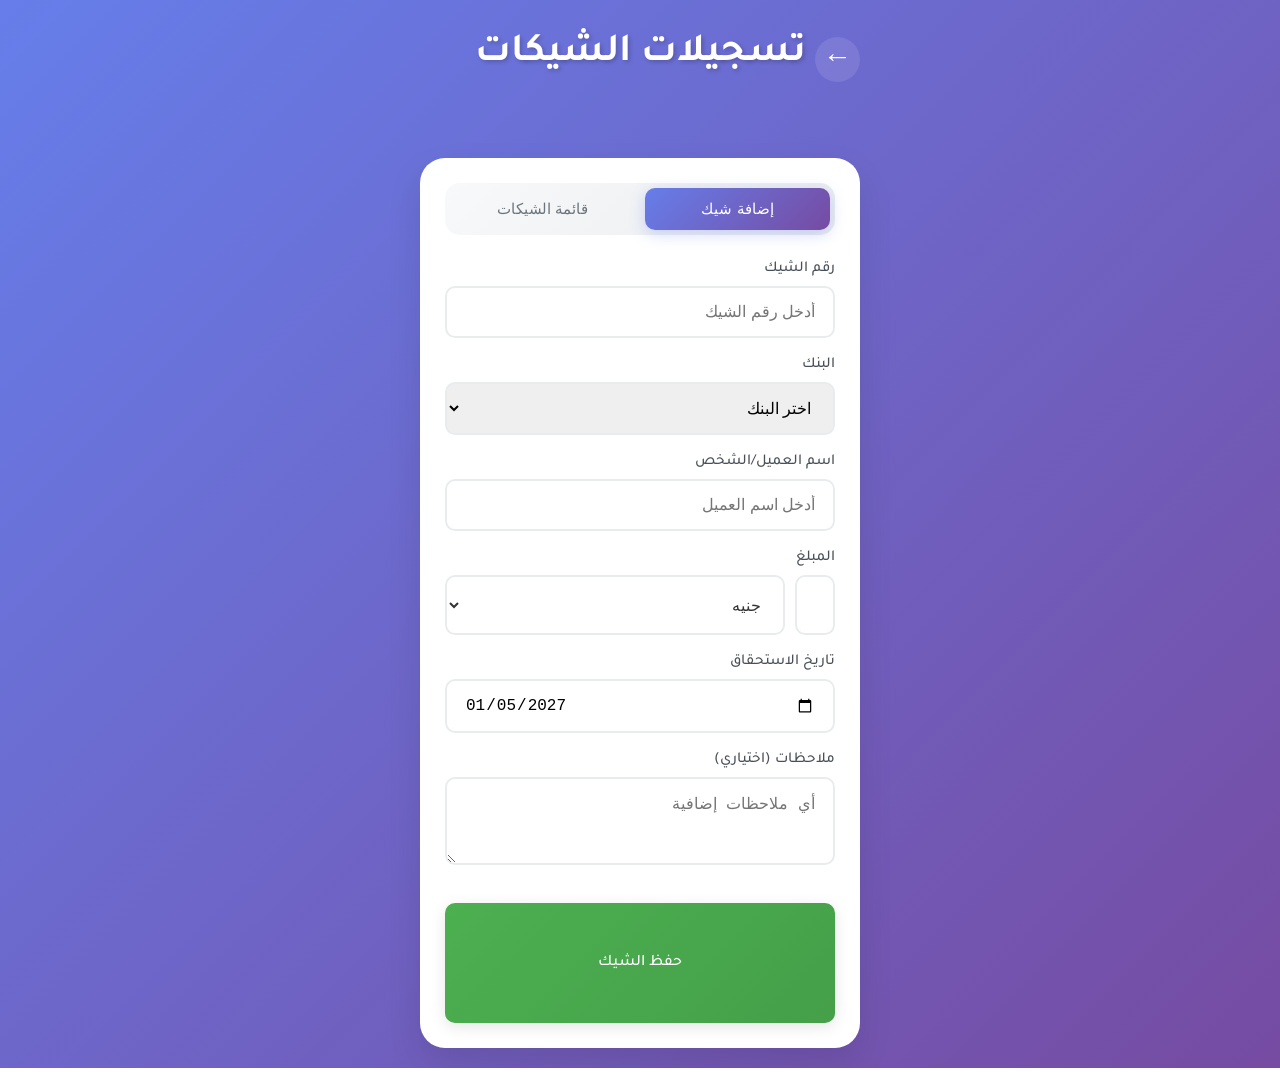
==== cheques-management.html @ 22c4b4e0 "Add files via upload" ====
<!DOCTYPE html>
<html lang="ar" dir="rtl">
<head>
    <meta charset="UTF-8">
    <meta name="viewport" content="width=device-width, initial-scale=1.0">
    <title>تسجيلات الشيكات - تسهيلات</title>
    <link rel="stylesheet" href="styles.css">
    <link href="https://fonts.googleapis.com/css2?family=Tajawal:wght@300;400;500;700&display=swap" rel="stylesheet">
</head>
<body>
    <div class="container">
        <header class="header">
            <div class="nav-header">
                <a href="index.html" class="back-btn">←</a>
                <h1>تسجيلات الشيكات</h1>
            </div>
        </header>

        <main class="main-content">
            <div class="form-container">
                <div class="tabs">
                    <button class="tab-btn active" data-tab="add">إضافة شيك</button>
                    <button class="tab-btn" data-tab="list">قائمة الشيكات</button>
                </div>

                <!-- تبويب إضافة شيك -->
                <div id="add-tab" class="tab-content active">
                    <form id="chequeForm" class="cheque-form">
                        <div class="form-group">
                            <label for="chequeNumber">رقم الشيك</label>
                            <input type="text" id="chequeNumber" name="chequeNumber" placeholder="أدخل رقم الشيك" required>
                        </div>

                        <div class="form-group">
                            <label for="bankName">البنك</label>
                            <select id="bankName" name="bankName" required>
                                <option value="">اختر البنك</option>
                            </select>
                        </div>

                        <div class="form-group">
                            <label for="clientName">اسم العميل/الشخص</label>
                            <input type="text" id="clientName" name="clientName" placeholder="أدخل اسم العميل" required>
                        </div>

                        <div class="form-group">
                            <label for="amount">المبلغ</label>
                            <div class="balance-input-group">
                                <input type="text" id="amount" name="amount" placeholder="0.00" inputmode="decimal" required>
                                <select id="currency" name="currency" class="currency-select">
                                    <option value="جنيه" selected>جنيه</option>
                                    <option value="ريال">ريال</option>
                                    <option value="دولار">دولار</option>
                                    <option value="يورو">يورو</option>
                                </select>
                            </div>
                        </div>

                        <div class="form-group">
                            <label for="dueDate">تاريخ الاستحقاق</label>
                            <input type="date" id="dueDate" name="dueDate" required>
                        </div>

                        <div class="form-group">
                            <label for="notes">ملاحظات (اختياري)</label>
                            <textarea id="notes" name="notes" placeholder="أي ملاحظات إضافية" rows="3"></textarea>
                        </div>

                        <div class="form-actions">
                            <button type="submit" class="btn btn-primary">حفظ الشيك</button>
                        </div>
                    </form>
                </div>

                <!-- تبويب قائمة الشيكات -->
                <div id="list-tab" class="tab-content">
                    <!-- إحصائيات سريعة -->
                    <div class="statistics-section">
                        <h3>إحصائيات الشيكات</h3>
                        <div class="stats-grid">
                            <div class="stat-card">
                                <div class="stat-value" id="totalCheques">0</div>
                                <div class="stat-label">إجمالي الشيكات</div>
                            </div>
                            <div class="stat-card pending">
                                <div class="stat-value" id="pendingCheques">0</div>
                                <div class="stat-label">شيكات مستحقة</div>
                            </div>
                            <div class="stat-card overdue">
                                <div class="stat-value" id="overdueCheques">0</div>
                                <div class="stat-label">شيكات متأخرة</div>
                            </div>
                            <div class="stat-card cashed">
                                <div class="stat-value" id="cashedCheques">0</div>
                                <div class="stat-label">شيكات تم صرفها</div>
                            </div>
                        </div>
                        
                        <!-- إجمالي المبالغ -->
                        <div class="totals-section">
                            <h4>إجمالي المبالغ المستحقة</h4>
                            <div class="totals-grid" id="totalsGrid">
                                <!-- سيتم حسابها ديناميكياً -->
                            </div>
                        </div>
                    </div>

                    <!-- الفلاتر والأزرار -->
                    <div class="filters-section">
                        <div class="filters">
                            <div class="filter-group">
                                <label for="statusFilter">حالة الشيك:</label>
                                <select id="statusFilter">
                                    <option value="all">الكل</option>
                                    <option value="pending">مستحق</option>
                                    <option value="cashed">تم الصرف</option>
                                    <option value="overdue">متأخر</option>
                                </select>
                            </div>
                            <div class="filter-group">
                                <label for="bankFilter">البنك:</label>
                                <select id="bankFilter">
                                    <option value="all">الكل</option>
                                </select>
                            </div>
                        </div>
                        
                        <div class="action-buttons">
                            <button type="button" id="printPending" class="btn btn-outline">🖨️ طباعة المستحقة</button>
                            <button type="button" id="printCashed" class="btn btn-outline">🖨️ طباعة المنصرفة</button>
                            <button type="button" id="printAll" class="btn btn-outline">🖨️ طباعة الكل</button>
                        </div>
                    </div>

                    <div class="cheques-list" id="chequesList">
                        <!-- سيتم عرض الشيكات هنا -->
                    </div>
                </div>
            </div>
        </main>
    </div>

    <!-- نافذة تفاصيل الشيك -->
    <div id="chequeDetailsModal" class="modal">
        <div class="modal-content">
            <h3>تفاصيل الشيك</h3>
            <div id="chequeDetails">
                <!-- سيتم عرض التفاصيل هنا -->
            </div>
            <div class="modal-actions">
                <button type="button" id="cancelCheque" class="btn btn-danger">إلغاء الشيك</button>
                <button type="button" id="cashCheque" class="btn btn-success">صرف الشيك</button>
                <button type="button" id="closeDetails" class="btn btn-secondary">إغلاق</button>
            </div>
            
            <!-- حقل تاريخ الصرف اليدوي -->
            <div id="cashDateSection" style="display: none; margin-top: 20px;">
                <h4>تاريخ الصرف</h4>
                <div class="form-group">
                    <label for="cashDate">اختر تاريخ الصرف:</label>
                    <input type="date" id="cashDate" name="cashDate">
                </div>
                <div class="modal-actions">
                    <button type="button" id="confirmCashDate" class="btn btn-success">تأكيد الصرف</button>
                    <button type="button" id="cancelCashDate" class="btn btn-secondary">إلغاء</button>
                </div>
            </div>
        </div>
    </div>

    <script src="cheques-management.js"></script>
</body>
</html>
---- styles.css ----
* {
    margin: 0;
    padding: 0;
    box-sizing: border-box;
}

body {
    font-family: 'Tajawal', sans-serif;
    background: linear-gradient(135deg, #667eea 0%, #764ba2 100%);
    min-height: 100vh;
    color: #333;
}

.container {
    max-width: 480px;
    margin: 0 auto;
    padding: 20px;
    min-height: 100vh;
    display: flex;
    flex-direction: column;
}

.header {
    text-align: center;
    margin-bottom: 40px;
    color: white;
}

.header h1 {
    font-size: 2.5rem;
    font-weight: 700;
    margin-bottom: 10px;
    text-shadow: 2px 2px 4px rgba(0,0,0,0.2);
}

.header p {
    font-size: 1.1rem;
    opacity: 0.9;
}

.main-content {
    flex: 1;
    display: flex;
    align-items: center;
    justify-content: center;
}

.buttons-grid {
    display: grid;
    grid-template-columns: repeat(auto-fit, minmax(150px, 1fr));
    gap: 20px;
    width: 100%;
}

.btn {
    display: flex;
    flex-direction: column;
    align-items: center;
    justify-content: center;
    padding: 25px 20px;
    border: none;
    border-radius: 15px;
    text-decoration: none;
    font-family: inherit;
    cursor: pointer;
    transition: all 0.3s ease;
    box-shadow: 0 4px 15px rgba(0,0,0,0.1);
    min-height: 120px;
}

.btn-primary {
    background: linear-gradient(135deg, #4CAF50 0%, #45a049 100%);
    color: white;
}

.btn-primary:hover {
    transform: translateY(-3px);
    box-shadow: 0 6px 20px rgba(76, 175, 80, 0.3);
}

.btn-secondary {
    background: rgba(255, 255, 255, 0.9);
    color: #666;
    cursor: not-allowed;
}

.btn-secondary:not(:disabled) {
    background: linear-gradient(135deg, #f093fb 0%, #f5576c 100%);
    color: white;
    cursor: pointer;
}

.btn-secondary:not(:disabled):hover {
    transform: translateY(-3px);
    box-shadow: 0 6px 20px rgba(240, 147, 251, 0.3);
}

.btn-icon {
    font-size: 2rem;
    margin-bottom: 10px;
}

.btn-text {
    font-size: 1rem;
    font-weight: 500;
}

/* صفحة رصيد البنك */
.nav-header {
    display: flex;
    align-items: center;
    justify-content: center;
    position: relative;
    padding: 10px 0;
}

.back-btn {
    position: absolute;
    right: 0;
    color: white;
    text-decoration: none;
    font-size: 1.8rem;
    font-weight: bold;
    padding: 10px;
    background: rgba(255,255,255,0.1);
    border-radius: 50%;
    width: 45px;
    height: 45px;
    display: flex;
    align-items: center;
    justify-content: center;
}

.form-container {
    background: white;
    border-radius: 25px;
    padding: 25px;
    box-shadow: 0 15px 35px rgba(0,0,0,0.1);
    width: 100%;
    margin-top: 20px;
}

.saved-banks {
    margin-bottom: 25px;
    padding: 20px;
    background: linear-gradient(135deg, #f8f9fa 0%, #e9ecef 100%);
    border-radius: 15px;
}

.saved-banks h3 {
    color: #333;
    margin-bottom: 15px;
    font-size: 1.1rem;
    font-weight: 600;
}

.banks-list {
    display: flex;
    flex-wrap: wrap;
    gap: 8px;
    margin-bottom: 15px;
}

.saved-bank-item {
    background: linear-gradient(135deg, #667eea 0%, #764ba2 100%);
    color: white;
    padding: 6px 12px;
    border-radius: 15px;
    display: flex;
    align-items: center;
    gap: 8px;
    font-size: 0.85rem;
    box-shadow: 0 2px 8px rgba(102, 126, 234, 0.3);
}

.remove-btn {
    background: rgba(255,255,255,0.3);
    border: none;
    color: white;
    border-radius: 50%;
    width: 18px;
    height: 18px;
    cursor: pointer;
    font-size: 10px;
    display: flex;
    align-items: center;
    justify-content: center;
    transition: background 0.3s ease;
}

.remove-btn:hover {
    background: rgba(255,255,255,0.5);
}

.btn-outline {
    background: transparent;
    border: 2px solid #667eea;
    color: #667eea;
    padding: 8px 16px;
    border-radius: 8px;
    cursor: pointer;
    font-size: 0.85rem;
    transition: all 0.3s ease;
    font-weight: 500;
}

.btn-outline:hover {
    background: #667eea;
    color: white;
    transform: translateY(-1px);
}

.balance-form {
    margin-top: 20px;
}

.bank-item {
    background: #f8f9fa;
    padding: 18px;
    border-radius: 15px;
    margin-bottom: 15px;
    position: relative;
    border: 1px solid #e9ecef;
    transition: box-shadow 0.3s ease;
}

.bank-item:hover {
    box-shadow: 0 5px 15px rgba(0,0,0,0.08);
}

.form-group {
    margin-bottom: 12px;
}

.form-group label {
    display: block;
    margin-bottom: 5px;
    color: #495057;
    font-weight: 500;
    font-size: 0.9rem;
}

.bank-select, .currency-select {
    width: 100%;
    padding: 10px 12px;
    border: 2px solid #e9ecef;
    border-radius: 10px;
    font-size: 0.95rem;
    background: white;
    color: #333;
    transition: border-color 0.3s ease;
}

.bank-select:focus, .currency-select:focus {
    outline: none;
    border-color: #667eea;
}

.balance-input-group {
    display: flex;
    gap: 10px;
    align-items: stretch;
}

.balance-input-group input {
    flex: 1;
    padding: 20px 18px;
    border: 2px solid #e9ecef;
    border-radius: 10px;
    font-size: 1.3rem;
    font-family: 'Tajawal', monospace;
    text-align: left;
    transition: border-color 0.3s ease;
    min-height: 60px;
}

.balance-input-group input:focus {
    outline: none;
    border-color: #667eea;
}

.balance-input-group select {
    min-width: 110px;
    padding: 20px 12px;
    font-size: 1.1rem;
    min-height: 60px;
}

.form-actions {
    display: flex;
    gap: 12px;
    margin-top: 25px;
}

.form-actions .btn {
    flex: 1;
    padding: 12px 20px;
    border-radius: 10px;
    font-size: 0.95rem;
    font-weight: 500;
}

.btn-secondary {
    background: #6c757d;
    color: white;
    border: none;
}

.btn-secondary:hover {
    background: #5a6268;
    transform: translateY(-1px);
}

.remove-field-btn {
    position: absolute;
    top: 8px;
    left: 8px;
    background: #dc3545;
    color: white;
    border: none;
    border-radius: 6px;
    padding: 4px 8px;
    cursor: pointer;
    font-size: 0.75rem;
    font-weight: 500;
    transition: background 0.3s ease;
}

.remove-field-btn:hover {
    background: #c82333;
}

/* المودال */
.modal {
    display: none;
    position: fixed;
    top: 0;
    left: 0;
    width: 100%;
    height: 100%;
    background: rgba(0,0,0,0.6);
    align-items: center;
    justify-content: center;
    z-index: 1000;
    backdrop-filter: blur(5px);
}

.modal-content {
    background: white;
    padding: 30px;
    border-radius: 20px;
    width: 90%;
    max-width: 380px;
    box-shadow: 0 20px 40px rgba(0,0,0,0.2);
}

.modal-content h3 {
    margin-bottom: 20px;
    color: #333;
    font-size: 1.2rem;
}

.modal-actions {
    display: flex;
    gap: 12px;
    margin-top: 20px;
}

.modal-actions .btn {
    flex: 1;
    padding: 10px 16px;
    border-radius: 8px;
    font-size: 0.9rem;
}

/* صفحة وارد ومنصرف البنوك */
.transaction-type-selector {
    background: linear-gradient(135deg, #f8f9fa 0%, #e9ecef 100%);
    padding: 20px;
    border-radius: 15px;
    margin-bottom: 25px;
}

.transaction-type-selector label {
    display: block;
    margin-bottom: 10px;
    color: #333;
    font-weight: 600;
    font-size: 1.1rem;
}

.radio-group {
    display: flex;
    gap: 15px;
    justify-content: center;
}

.radio-label {
    display: flex;
    align-items: center;
    gap: 8px;
    cursor: pointer;
    padding: 10px 20px;
    background: white;
    border-radius: 10px;
    border: 2px solid #e9ecef;
    transition: all 0.3s ease;
    font-weight: 500;
}

.radio-label:hover {
    border-color: #667eea;
}

.radio-label input[type="radio"] {
    margin: 0;
    width: 18px;
    height: 18px;
    accent-color: #667eea;
}

.radio-label input[type="radio"]:checked + .radio-text {
    color: #667eea;
}

.radio-label:has(input[type="radio"]:checked) {
    border-color: #667eea;
    background: linear-gradient(135deg, rgba(102, 126, 234, 0.1) 0%, rgba(118, 75, 162, 0.1) 100%);
}

.transaction-form {
    margin-top: 20px;
}

.optional-group {
    opacity: 0.8;
}

.optional-text {
    color: #6c757d;
    font-size: 0.85rem;
    font-weight: normal;
}

.transaction-form .form-group {
    margin-bottom: 18px;
}

.transaction-form .form-group label {
    display: block;
    margin-bottom: 8px;
    color: #495057;
    font-weight: 500;
    font-size: 0.95rem;
}

.transaction-form input[type="text"] {
    width: 100%;
    padding: 15px 18px;
    border: 2px solid #e9ecef;
    border-radius: 10px;
    font-size: 1.1rem;
    transition: border-color 0.3s ease;
    min-height: 50px;
}

.transaction-form input[type="text"]:focus {
    outline: none;
    border-color: #667eea;
}

.transaction-form .form-actions {
    display: flex;
    gap: 15px;
    margin-top: 30px;
}

.transaction-form .form-actions .btn {
    flex: 1;
    padding: 15px 20px;
    border-radius: 10px;
    font-size: 1rem;
    font-weight: 500;
}

/* صفحة تسجيلات الشيكات */
.tabs {
    display: flex;
    gap: 10px;
    margin-bottom: 25px;
    background: linear-gradient(135deg, #f8f9fa 0%, #e9ecef 100%);
    padding: 5px;
    border-radius: 15px;
}

.tab-btn {
    flex: 1;
    padding: 12px 20px;
    border: none;
    background: transparent;
    color: #6c757d;
    border-radius: 10px;
    cursor: pointer;
    font-size: 0.95rem;
    font-weight: 500;
    transition: all 0.3s ease;
}

.tab-btn.active {
    background: linear-gradient(135deg, #667eea 0%, #764ba2 100%);
    color: white;
    box-shadow: 0 4px 15px rgba(102, 126, 234, 0.3);
}

.tab-content {
    display: none;
}

.tab-content.active {
    display: block;
}

.cheque-form {
    margin-top: 20px;
}

.cheque-form .form-group {
    margin-bottom: 18px;
}

.cheque-form .form-group label {
    display: block;
    margin-bottom: 8px;
    color: #495057;
    font-weight: 500;
    font-size: 0.95rem;
}

.cheque-form input[type="text"],
.cheque-form input[type="date"],
.cheque-form select,
.cheque-form textarea {
    width: 100%;
    padding: 15px 18px;
    border: 2px solid #e9ecef;
    border-radius: 10px;
    font-size: 1rem;
    transition: border-color 0.3s ease;
}

.cheque-form input[type="text"]:focus,
.cheque-form input[type="date"]:focus,
.cheque-form select:focus,
.cheque-form textarea:focus {
    outline: none;
    border-color: #667eea;
}

.cheque-form textarea {
    resize: vertical;
    min-height: 80px;
}

.cheque-form .form-actions {
    display: flex;
    gap: 15px;
    margin-top: 30px;
}

.cheque-form .form-actions .btn {
    flex: 1;
    padding: 15px 20px;
    border-radius: 10px;
    font-size: 1rem;
    font-weight: 500;
}

/* الفلاتر */
.filters {
    display: flex;
    gap: 15px;
    margin-bottom: 20px;
    flex-wrap: wrap;
}

.filter-group {
    flex: 1;
    min-width: 150px;
}

.filter-group label {
    display: block;
    margin-bottom: 5px;
    color: #495057;
    font-weight: 500;
    font-size: 0.9rem;
}

.filter-group select {
    width: 100%;
    padding: 10px 12px;
    border: 2px solid #e9ecef;
    border-radius: 8px;
    font-size: 0.9rem;
}

/* قائمة الشيكات */
.cheques-list {
    max-height: 500px;
    overflow-y: auto;
}

.cheque-item {
    background: white;
    border: 2px solid #e9ecef;
    border-radius: 15px;
    padding: 20px;
    margin-bottom: 15px;
    cursor: pointer;
    transition: all 0.3s ease;
}

.cheque-item:hover {
    border-color: #667eea;
    box-shadow: 0 5px 15px rgba(0,0,0,0.08);
    transform: translateY(-2px);
}

.cheque-item.cashed {
    border-color: #28a745;
    background: linear-gradient(135deg, rgba(40, 167, 69, 0.05) 0%, rgba(40, 167, 69, 0.1) 100%);
}

.cheque-item.cancelled {
    border-color: #dc3545;
    background: linear-gradient(135deg, rgba(220, 53, 69, 0.05) 0%, rgba(220, 53, 69, 0.1) 100%);
}

.cheque-item.overdue {
    border-color: #ffc107;
    background: linear-gradient(135deg, rgba(255, 193, 7, 0.05) 0%, rgba(255, 193, 7, 0.1) 100%);
}

.cheque-header {
    display: flex;
    justify-content: space-between;
    align-items: center;
    margin-bottom: 10px;
}

.cheque-header h4 {
    margin: 0;
    color: #333;
    font-size: 1.1rem;
}

.status-badge {
    background: linear-gradient(135deg, #667eea 0%, #764ba2 100%);
    color: white;
    padding: 4px 12px;
    border-radius: 15px;
    font-size: 0.8rem;
    font-weight: 500;
}

.cheque-item.cashed .status-badge {
    background: #28a745;
}

.cheque-item.cancelled .status-badge {
    background: #dc3545;
}

.cheque-item.overdue .status-badge {
    background: #ffc107;
    color: #333;
}

.cheque-info p {
    margin: 5px 0;
    color: #666;
    font-size: 0.9rem;
}

.no-cheques {
    text-align: center;
    padding: 40px;
    color: #6c757d;
    font-size: 1.1rem;
}

/* تفاصيل الشيك */
.detail-row {
    padding: 10px 0;
    border-bottom: 1px solid #e9ecef;
    font-size: 0.95rem;
}

.detail-row:last-child {
    border-bottom: none;
}

.detail-row strong {
    color: #333;
    display: inline-block;
    min-width: 120px;
}

.btn-danger {
    background: #dc3545;
    color: white;
    border: none;
}

.btn-danger:hover {
    background: #c82333;
}

.btn-success {
    background: #28a745;
    color: white;
    border: none;
}

.btn-success:hover {
    background: #218838;
}

/* إحصائيات الشيكات */
.statistics-section {
    background: linear-gradient(135deg, #f8f9fa 0%, #e9ecef 100%);
    padding: 25px;
    border-radius: 15px;
    margin-bottom: 25px;
}

.statistics-section h3 {
    text-align: center;
    color: #333;
    margin-bottom: 20px;
    font-size: 1.3rem;
}

.stats-grid {
    display: grid;
    grid-template-columns: repeat(auto-fit, minmax(120px, 1fr));
    gap: 15px;
    margin-bottom: 25px;
}

.stat-card {
    background: white;
    padding: 20px 15px;
    border-radius: 12px;
    text-align: center;
    box-shadow: 0 4px 15px rgba(0,0,0,0.08);
    transition: transform 0.3s ease;
}

.stat-card:hover {
    transform: translateY(-3px);
}

.stat-card.pending {
    border-top: 4px solid #667eea;
}

.stat-card.overdue {
    border-top: 4px solid #ffc107;
}

.stat-card.cashed {
    border-top: 4px solid #28a745;
}

.stat-value {
    font-size: 2rem;
    font-weight: bold;
    color: #333;
    margin-bottom: 5px;
}

.stat-label {
    font-size: 0.85rem;
    color: #666;
    font-weight: 500;
}

.totals-section {
    background: white;
    padding: 20px;
    border-radius: 12px;
    box-shadow: 0 4px 15px rgba(0,0,0,0.08);
}

.totals-section h4 {
    margin: 0 0 15px 0;
    color: #333;
    font-size: 1.1rem;
    text-align: center;
}

.totals-grid {
    display: flex;
    flex-wrap: wrap;
    gap: 15px;
    justify-content: center;
}

.total-item {
    background: linear-gradient(135deg, #667eea 0%, #764ba2 100%);
    color: white;
    padding: 15px 20px;
    border-radius: 10px;
    text-align: center;
    min-width: 120px;
}

.total-amount {
    display: block;
    font-size: 1.3rem;
    font-weight: bold;
    margin-bottom: 5px;
}

.total-currency {
    font-size: 0.9rem;
    opacity: 0.9;
}

.no-totals {
    text-align: center;
    color: #6c757d;
    padding: 20px;
    font-style: italic;
}

.filters-section {
    display: flex;
    justify-content: space-between;
    align-items: flex-start;
    gap: 20px;
    margin-bottom: 20px;
    flex-wrap: wrap;
}

.action-buttons {
    display: flex;
    gap: 10px;
    flex-wrap: wrap;
}

.action-buttons .btn {
    padding: 8px 15px;
    font-size: 0.85rem;
    white-space: nowrap;
}

/* صفحة متابعة التحويلات */
.transfer-form {
    margin-top: 20px;
}

.transfer-form .form-group {
    margin-bottom: 18px;
}

.transfer-form .form-group label {
    display: block;
    margin-bottom: 8px;
    color: #495057;
    font-weight: 500;
    font-size: 0.95rem;
}

.transfer-form input[type="text"],
.transfer-form input[type="date"],
.transfer-form select,
.transfer-form textarea {
    width: 100%;
    padding: 15px 18px;
    border: 2px solid #e9ecef;
    border-radius: 10px;
    font-size: 1rem;
    transition: border-color 0.3s ease;
}

.transfer-form input[type="text"]:focus,
.transfer-form input[type="date"]:focus,
.transfer-form select:focus,
.transfer-form textarea:focus {
    outline: none;
    border-color: #667eea;
}

.transfer-form textarea {
    resize: vertical;
    min-height: 80px;
}

.transfer-form .form-actions {
    display: flex;
    gap: 15px;
    margin-top: 30px;
}

.transfer-form .form-actions .btn {
    flex: 1;
    padding: 15px 20px;
    border-radius: 10px;
    font-size: 1rem;
    font-weight: 500;
}

.exchange-rate-group {
    display: flex;
    align-items: center;
    gap: 10px;
}

.exchange-rate-group input {
    flex: 1;
}

.rate-info {
    color: #6c757d;
    font-size: 0.9rem;
    white-space: nowrap;
}

.currency-symbol {
    background: linear-gradient(135deg, #667eea 0%, #764ba2 100%);
    color: white;
    padding: 15px 12px;
    border-radius: 10px;
    font-weight: bold;
    min-width: 60px;
    text-align: center;
    font-size: 0.9rem;
}

/* قائمة التحويلات */
.transfers-list {
    max-height: 500px;
    overflow-y: auto;
}

.transfer-item {
    background: white;
    border: 2px solid #e9ecef;
    border-radius: 15px;
    padding: 20px;
    margin-bottom: 15px;
    cursor: pointer;
    transition: all 0.3s ease;
}

.transfer-item:hover {
    border-color: #667eea;
    box-shadow: 0 5px 15px rgba(0,0,0,0.08);
    transform: translateY(-2px);
}

.transfer-header {
    display: flex;
    justify-content: space-between;
    align-items: center;
    margin-bottom: 10px;
}

.transfer-header h4 {
    margin: 0;
    color: #28a745;
    font-size: 1.3rem;
    font-weight: bold;
}

.date-badge {
    background: linear-gradient(135deg, #667eea 0%, #764ba2 100%);
    color: white;
    padding: 4px 12px;
    border-radius: 15px;
    font-size: 0.8rem;
    font-weight: 500;
}

.transfer-info p {
    margin: 5px 0;
    color: #666;
    font-size: 0.9rem;
}

.no-transfers {
    text-align: center;
    padding: 40px;
    color: #6c757d;
    font-size: 1.1rem;
}

/* إحصائيات التحويلات */
.statistics-section .stat-card.dollar {
    border-top: 4px solid #28a745;
}

.statistics-section .stat-card.local {
    border-top: 4px solid #ffc107;
}

@media (max-width: 480px) {
    .container {
        padding: 15px;
    }
    
    .header h1 {
        font-size: 2rem;
    }
    
    .buttons-grid {
        grid-template-columns: repeat(2, 1fr);
        gap: 15px;
    }
    
    .btn {
        padding: 20px 15px;
        min-height: 100px;
    }
    
    .btn-icon {
        font-size: 1.5rem;
    }
    
    .btn-text {
        font-size: 0.9rem;
    }

    .form-container {
        padding: 20px;
    }

    .balance-input-group {
        flex-direction: column;
    }

    .form-actions {
        flex-direction: column;
    }
}
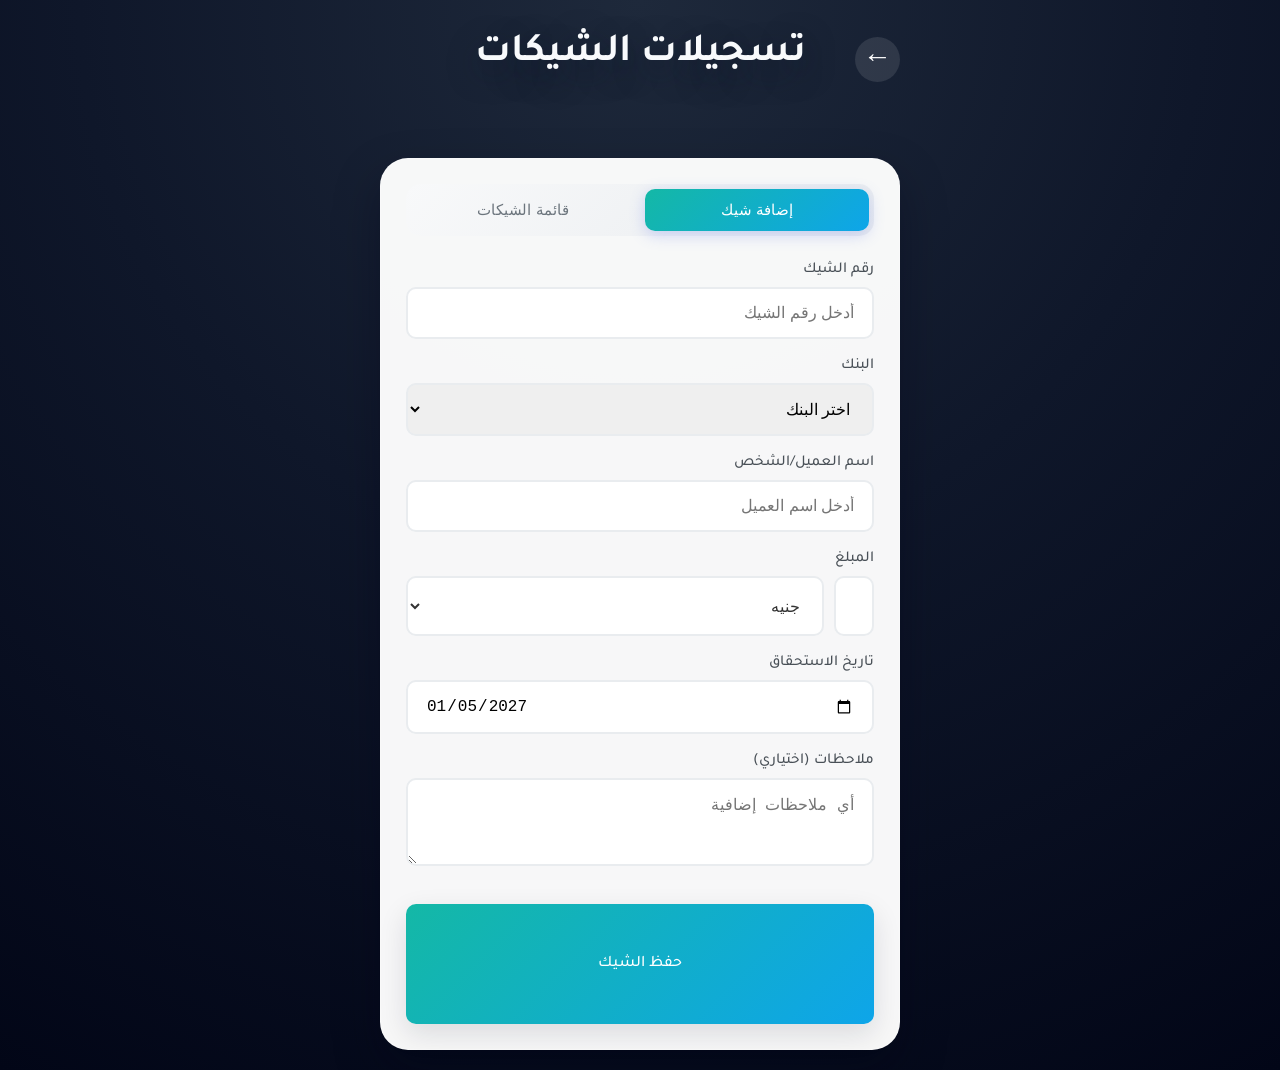
==== commit 276afc51: "إضافة ميزة إرسال تفاصيل الشيكات المستحقة عبر واتساب" ====
--- a/cheques-management.html
+++ b/cheques-management.html
@@ -129,6 +129,7 @@
                             <button type="button" id="printPending" class="btn btn-outline">🖨️ طباعة المستحقة</button>
                             <button type="button" id="printCashed" class="btn btn-outline">🖨️ طباعة المنصرفة</button>
                             <button type="button" id="printAll" class="btn btn-outline">🖨️ طباعة الكل</button>
+                            <button type="button" id="sendWhatsAppAll" class="btn btn-whatsapp">📱 واتساب المستحقة</button>
                         </div>
                     </div>
 
@@ -150,6 +151,7 @@
             <div class="modal-actions">
                 <button type="button" id="cancelCheque" class="btn btn-danger">إلغاء الشيك</button>
                 <button type="button" id="cashCheque" class="btn btn-success">صرف الشيك</button>
+                <button type="button" id="sendWhatsApp" class="btn btn-whatsapp">📱 واتساب</button>
                 <button type="button" id="closeDetails" class="btn btn-secondary">إغلاق</button>
             </div>
             
--- a/styles.css
+++ b/styles.css
@@ -4,15 +4,31 @@
     box-sizing: border-box;
 }
 
+:root {
+    --bg-start: #0f172a;
+    --bg-end: #1e293b;
+    --surface: #ffffff;
+    --surface-soft: #f8fafc;
+    --text-primary: #0f172a;
+    --text-secondary: #475569;
+    --accent-start: #14b8a6;
+    --accent-end: #0ea5e9;
+    --accent-strong: #0284c7;
+    --border: #dbe3ef;
+    --danger: #dc2626;
+    --success: #16a34a;
+    --warning: #d97706;
+}
+
 body {
     font-family: 'Tajawal', sans-serif;
-    background: linear-gradient(135deg, #667eea 0%, #764ba2 100%);
+    background: radial-gradient(circle at top, #1e293b 0%, #0f172a 45%, #020617 100%);
     min-height: 100vh;
-    color: #333;
+    color: var(--text-primary);
 }
 
 .container {
-    max-width: 480px;
+    max-width: 560px;
     margin: 0 auto;
     padding: 20px;
     min-height: 100vh;
@@ -23,14 +39,14 @@
 .header {
     text-align: center;
     margin-bottom: 40px;
-    color: white;
+    color: #f8fafc;
 }
 
 .header h1 {
     font-size: 2.5rem;
     font-weight: 700;
     margin-bottom: 10px;
-    text-shadow: 2px 2px 4px rgba(0,0,0,0.2);
+    text-shadow: 0 10px 30px rgba(15, 23, 42, 0.6);
 }
 
 .header p {
@@ -59,23 +75,23 @@
     justify-content: center;
     padding: 25px 20px;
     border: none;
-    border-radius: 15px;
+    border-radius: 18px;
     text-decoration: none;
     font-family: inherit;
     cursor: pointer;
-    transition: all 0.3s ease;
-    box-shadow: 0 4px 15px rgba(0,0,0,0.1);
+    transition: all 0.25s ease;
+    box-shadow: 0 10px 28px rgba(15, 23, 42, 0.12);
     min-height: 120px;
 }
 
 .btn-primary {
-    background: linear-gradient(135deg, #4CAF50 0%, #45a049 100%);
+    background: linear-gradient(135deg, var(--accent-start) 0%, var(--accent-end) 100%);
     color: white;
 }
 
 .btn-primary:hover {
     transform: translateY(-3px);
-    box-shadow: 0 6px 20px rgba(76, 175, 80, 0.3);
+    box-shadow: 0 12px 24px rgba(14, 165, 233, 0.35);
 }
 
 .btn-secondary {
@@ -132,10 +148,11 @@
 }
 
 .form-container {
-    background: white;
-    border-radius: 25px;
+    background: rgba(255, 255, 255, 0.97);
+    border-radius: 28px;
     padding: 25px;
-    box-shadow: 0 15px 35px rgba(0,0,0,0.1);
+    box-shadow: 0 20px 45px rgba(2, 6, 23, 0.35);
+    border: 1px solid rgba(255, 255, 255, 0.25);
     width: 100%;
     margin-top: 20px;
 }
@@ -162,7 +179,7 @@
 }
 
 .saved-bank-item {
-    background: linear-gradient(135deg, #667eea 0%, #764ba2 100%);
+    background: linear-gradient(135deg, var(--accent-start) 0%, var(--accent-end) 100%);
     color: white;
     padding: 6px 12px;
     border-radius: 15px;
@@ -194,8 +211,8 @@
 
 .btn-outline {
     background: transparent;
-    border: 2px solid #667eea;
-    color: #667eea;
+    border: 2px solid var(--accent-strong);
+    color: var(--accent-strong);
     padding: 8px 16px;
     border-radius: 8px;
     cursor: pointer;
@@ -205,7 +222,7 @@
 }
 
 .btn-outline:hover {
-    background: #667eea;
+    background: var(--accent-strong);
     color: white;
     transform: translateY(-1px);
 }
@@ -215,12 +232,12 @@
 }
 
 .bank-item {
-    background: #f8f9fa;
+    background: var(--surface-soft);
     padding: 18px;
     border-radius: 15px;
     margin-bottom: 15px;
     position: relative;
-    border: 1px solid #e9ecef;
+    border: 1px solid var(--border);
     transition: box-shadow 0.3s ease;
 }
 
@@ -243,7 +260,7 @@
 .bank-select, .currency-select {
     width: 100%;
     padding: 10px 12px;
-    border: 2px solid #e9ecef;
+    border: 2px solid var(--border);
     border-radius: 10px;
     font-size: 0.95rem;
     background: white;
@@ -253,7 +270,7 @@
 
 .bank-select:focus, .currency-select:focus {
     outline: none;
-    border-color: #667eea;
+    border-color: var(--accent-end);
 }
 
 .balance-input-group {
@@ -265,7 +282,7 @@
 .balance-input-group input {
     flex: 1;
     padding: 20px 18px;
-    border: 2px solid #e9ecef;
+    border: 2px solid var(--border);
     border-radius: 10px;
     font-size: 1.3rem;
     font-family: 'Tajawal', monospace;
@@ -276,7 +293,7 @@
 
 .balance-input-group input:focus {
     outline: none;
-    border-color: #667eea;
+    border-color: var(--accent-end);
 }
 
 .balance-input-group select {
@@ -301,13 +318,13 @@
 }
 
 .btn-secondary {
-    background: #6c757d;
+    background: #475569;
     color: white;
     border: none;
 }
 
 .btn-secondary:hover {
-    background: #5a6268;
+    background: #334155;
     transform: translateY(-1px);
 }
 
@@ -315,7 +332,7 @@
     position: absolute;
     top: 8px;
     left: 8px;
-    background: #dc3545;
+    background: var(--danger);
     color: white;
     border: none;
     border-radius: 6px;
@@ -327,7 +344,7 @@
 }
 
 .remove-field-btn:hover {
-    background: #c82333;
+    background: #b91c1c;
 }
 
 /* المودال */
@@ -507,7 +524,7 @@
 }
 
 .tab-btn.active {
-    background: linear-gradient(135deg, #667eea 0%, #764ba2 100%);
+    background: linear-gradient(135deg, var(--accent-start) 0%, var(--accent-end) 100%);
     color: white;
     box-shadow: 0 4px 15px rgba(102, 126, 234, 0.3);
 }
@@ -655,7 +672,7 @@
 }
 
 .status-badge {
-    background: linear-gradient(135deg, #667eea 0%, #764ba2 100%);
+    background: linear-gradient(135deg, var(--accent-start) 0%, var(--accent-end) 100%);
     color: white;
     padding: 4px 12px;
     border-radius: 15px;
@@ -808,7 +825,7 @@
 }
 
 .total-item {
-    background: linear-gradient(135deg, #667eea 0%, #764ba2 100%);
+    background: linear-gradient(135deg, var(--accent-start) 0%, var(--accent-end) 100%);
     color: white;
     padding: 15px 20px;
     border-radius: 10px;
@@ -929,7 +946,7 @@
 }
 
 .currency-symbol {
-    background: linear-gradient(135deg, #667eea 0%, #764ba2 100%);
+    background: linear-gradient(135deg, var(--accent-start) 0%, var(--accent-end) 100%);
     color: white;
     padding: 15px 12px;
     border-radius: 10px;
@@ -976,7 +993,7 @@
 }
 
 .date-badge {
-    background: linear-gradient(135deg, #667eea 0%, #764ba2 100%);
+    background: linear-gradient(135deg, var(--accent-start) 0%, var(--accent-end) 100%);
     color: white;
     padding: 4px 12px;
     border-radius: 15px;
@@ -1045,3 +1062,33 @@
         flex-direction: column;
     }
 }
+
+/* WhatsApp Button Styles */
+.btn-whatsapp {
+    background-color: #25D366 !important;
+    color: white !important;
+    border: none !important;
+    padding: 10px 15px !important;
+    border-radius: 8px !important;
+    cursor: pointer !important;
+    font-family: 'Tajawal', sans-serif !important;
+    font-weight: 500 !important;
+    display: flex !important;
+    align-items: center !important;
+    justify-content: center !important;
+    gap: 8px !important;
+    transition: background-color 0.3s !important;
+    text-decoration: none !important;
+}
+
+.btn-whatsapp:hover {
+    background-color: #128C7E !important;
+    transform: translateY(-1px);
+}
+
+.action-buttons {
+    display: flex;
+    flex-wrap: wrap;
+    gap: 10px;
+    margin-top: 15px;
+}
